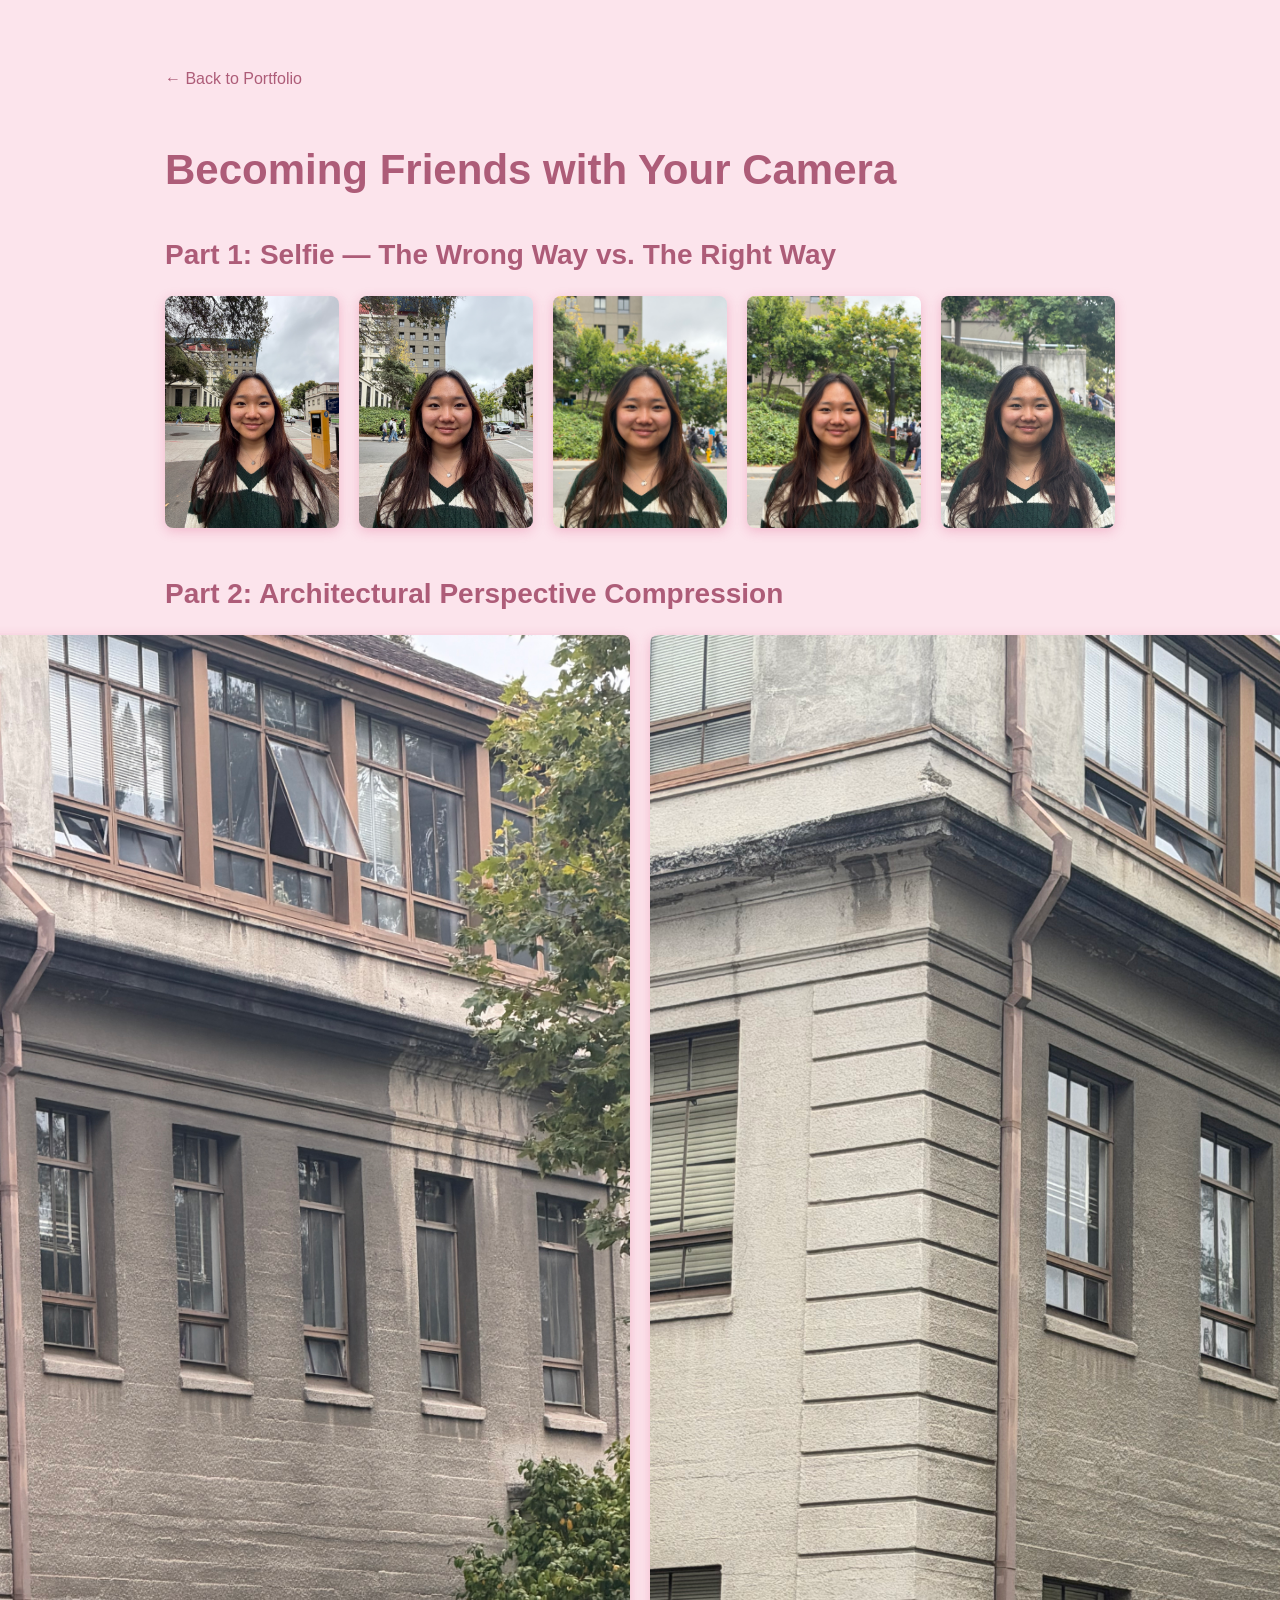
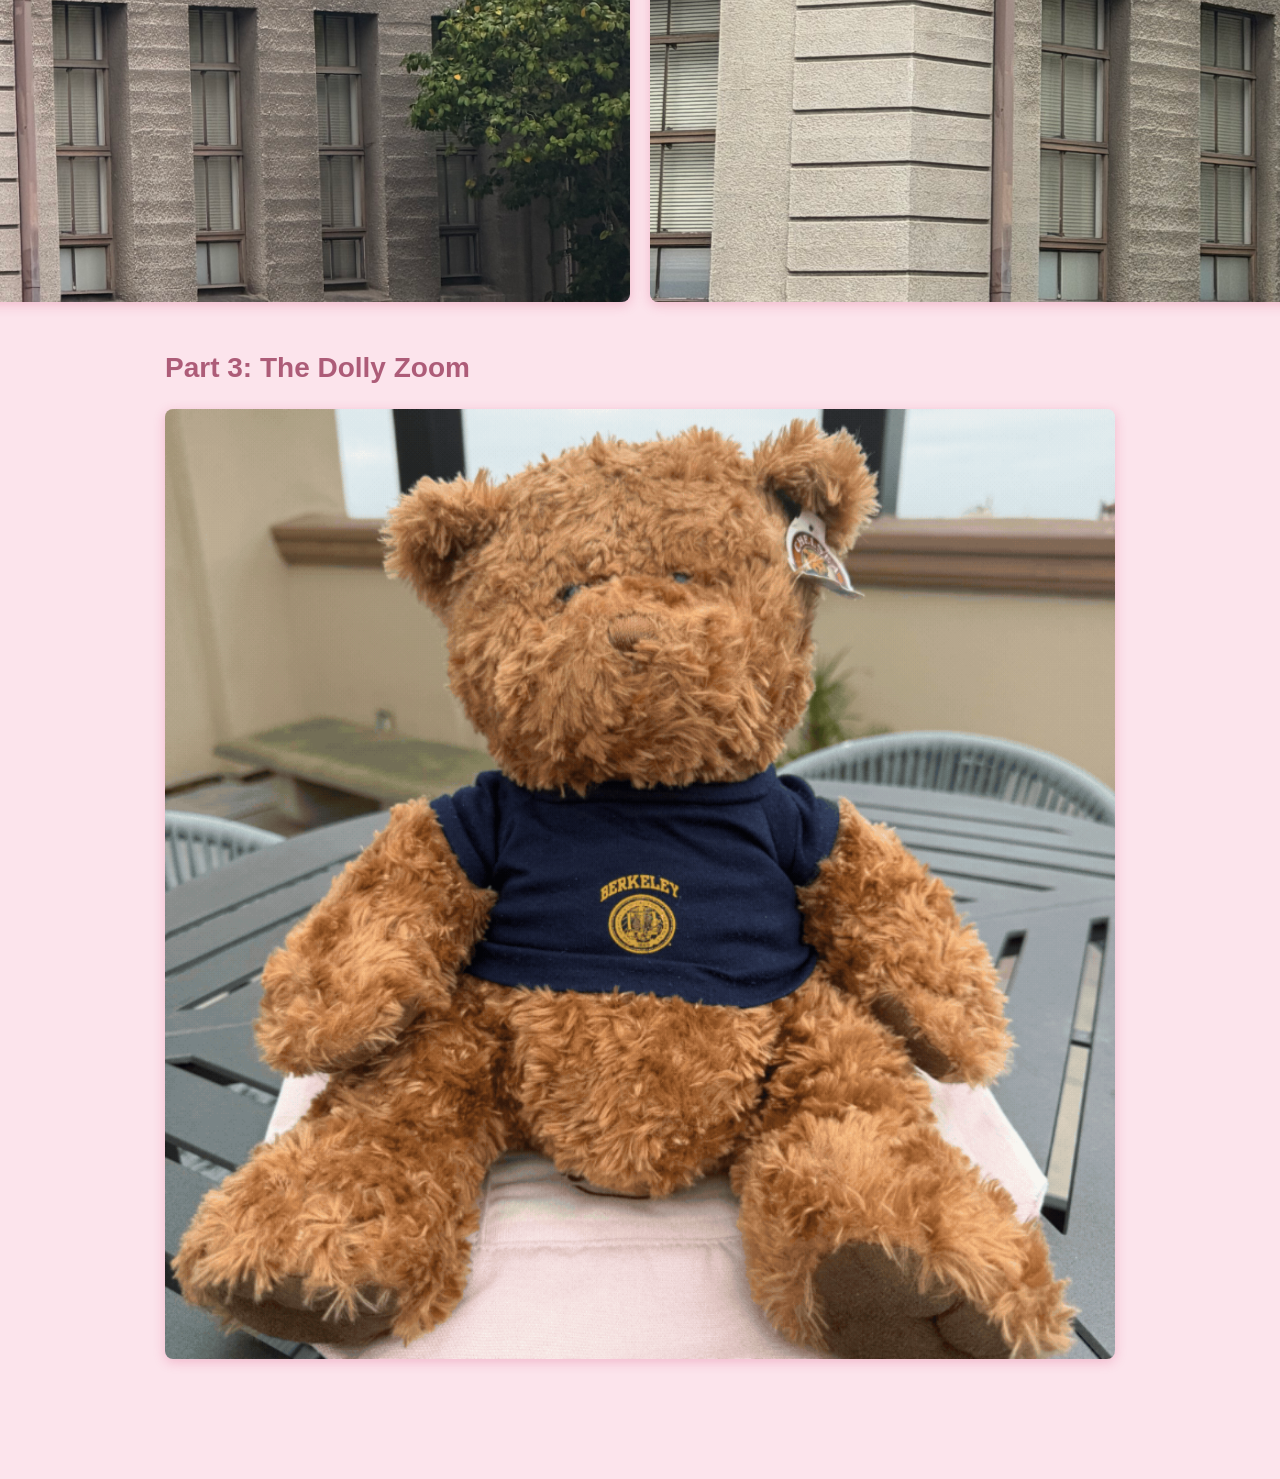
==== 0/index.html @ 58b050fc "proj1 with images" ====
<!DOCTYPE html>
<html>
<head>
    <title>Project 0 - Becoming Friends with Your Camera</title>
    <link rel="stylesheet" href="../style.css">
</head>

<body>

    <div class="container">

        <a class="back" href="../index.html">← Back to Portfolio</a>

        <header>
            <h1>Becoming Friends with Your Camera</h1>
        </header>

        <div class="section">
            <h2>Part 1: Selfie — The Wrong Way vs. The Right Way</h2>
            <div class="images single-row">
                <img src="./photos/IMG_5515.jpg">
                <img src="./photos/IMG_5516.jpg">
                <img src="./photos/IMG_5517.jpg">
                <img src="./photos/IMG_5518.jpg">
                <img src="./photos/IMG_5520.jpg">
            </div>
        </div>

        <div class="section">
            <h2>Part 2: Architectural Perspective Compression</h2>
            <div class="images">
                <img src="./photos/IMG_5506.jpg">
                <img src="./photos/IMG_5508.jpg">
            </div>
        </div>


        <div class="section">
            <h2>Part 3: The Dolly Zoom</h2>

            <div class="images">
                <img src="./photos/dolly.gif">
            </div>
        </div>

    </div>
</body>
</html>
---- style.css ----
* {
    box-sizing: border-box;
}

body {
    font-family: Arial, sans-serif;
    margin: 20px;
    background: #fce4ec;
}

.container {
    max-width: 1000px;
    margin: 0 auto;
    padding: 50px 25px;
}

h1 {
    font-size: 42px;
    margin-bottom: 10px;
    color: #ad5c78;
}

h2 {
    font-size: 28px;
    margin-top: 45px;
    margin-bottom: 10px;
    color: #ad5c78;
}

h3 {
    font-size: 21px;
    color: #ad5c78;
}

p {
    font-size: 18px;
    line-height: 1.5;
    color: #885c7a;
}

.section {
    margin-bottom: 50px;
}

.images {
    display: flex;
    gap: 20px;
    justify-content: center;
    margin: 25px 0;
}

.images.single-row {
    flex-wrap: nowrap;
}

.images.single-row img {
    flex: 1 1 0;
    width: auto;
    min-width: 0;
}

.images img {
    width: 100%;
    border-radius: 8px;
    box-shadow: 0 3px 12px rgba(214, 51, 108, 0.25);
}

.image-container {
    text-align: center;
    flex: 1;
}

.image-container img {
    width: 100%;
    min-width: 0;
}

.translation {
    margin-top: 8px;
    font-size: 16px;
    color: #8b6673;
}

.photo-stack {
    width: 45%;
    margin: 25px auto;
}

.back {
    display: inline-block;
    margin-bottom: 30px;
    color: #ad5c78;
    text-decoration: none;
}

.intro {
    margin-bottom: 40px;
}

.projects {
    display: grid;
    grid-template-columns: repeat(auto-fit, minmax(250px, 1fr));
    gap: 20px;
}

.project {
    background: white;
    border: 1px solid #f3b6d1;
    border-radius: 10px;
    padding: 22px;
}

.project h3 {
    margin-top: 0;
    margin-bottom: 8px;
    font-size: 21px;
}

.button {
    display: inline-block;
    background: #ad5c78;
    color: white;
    padding: 8px 14px;
    border-radius: 6px;
    font-size: 14px;
    text-decoration: none;
}
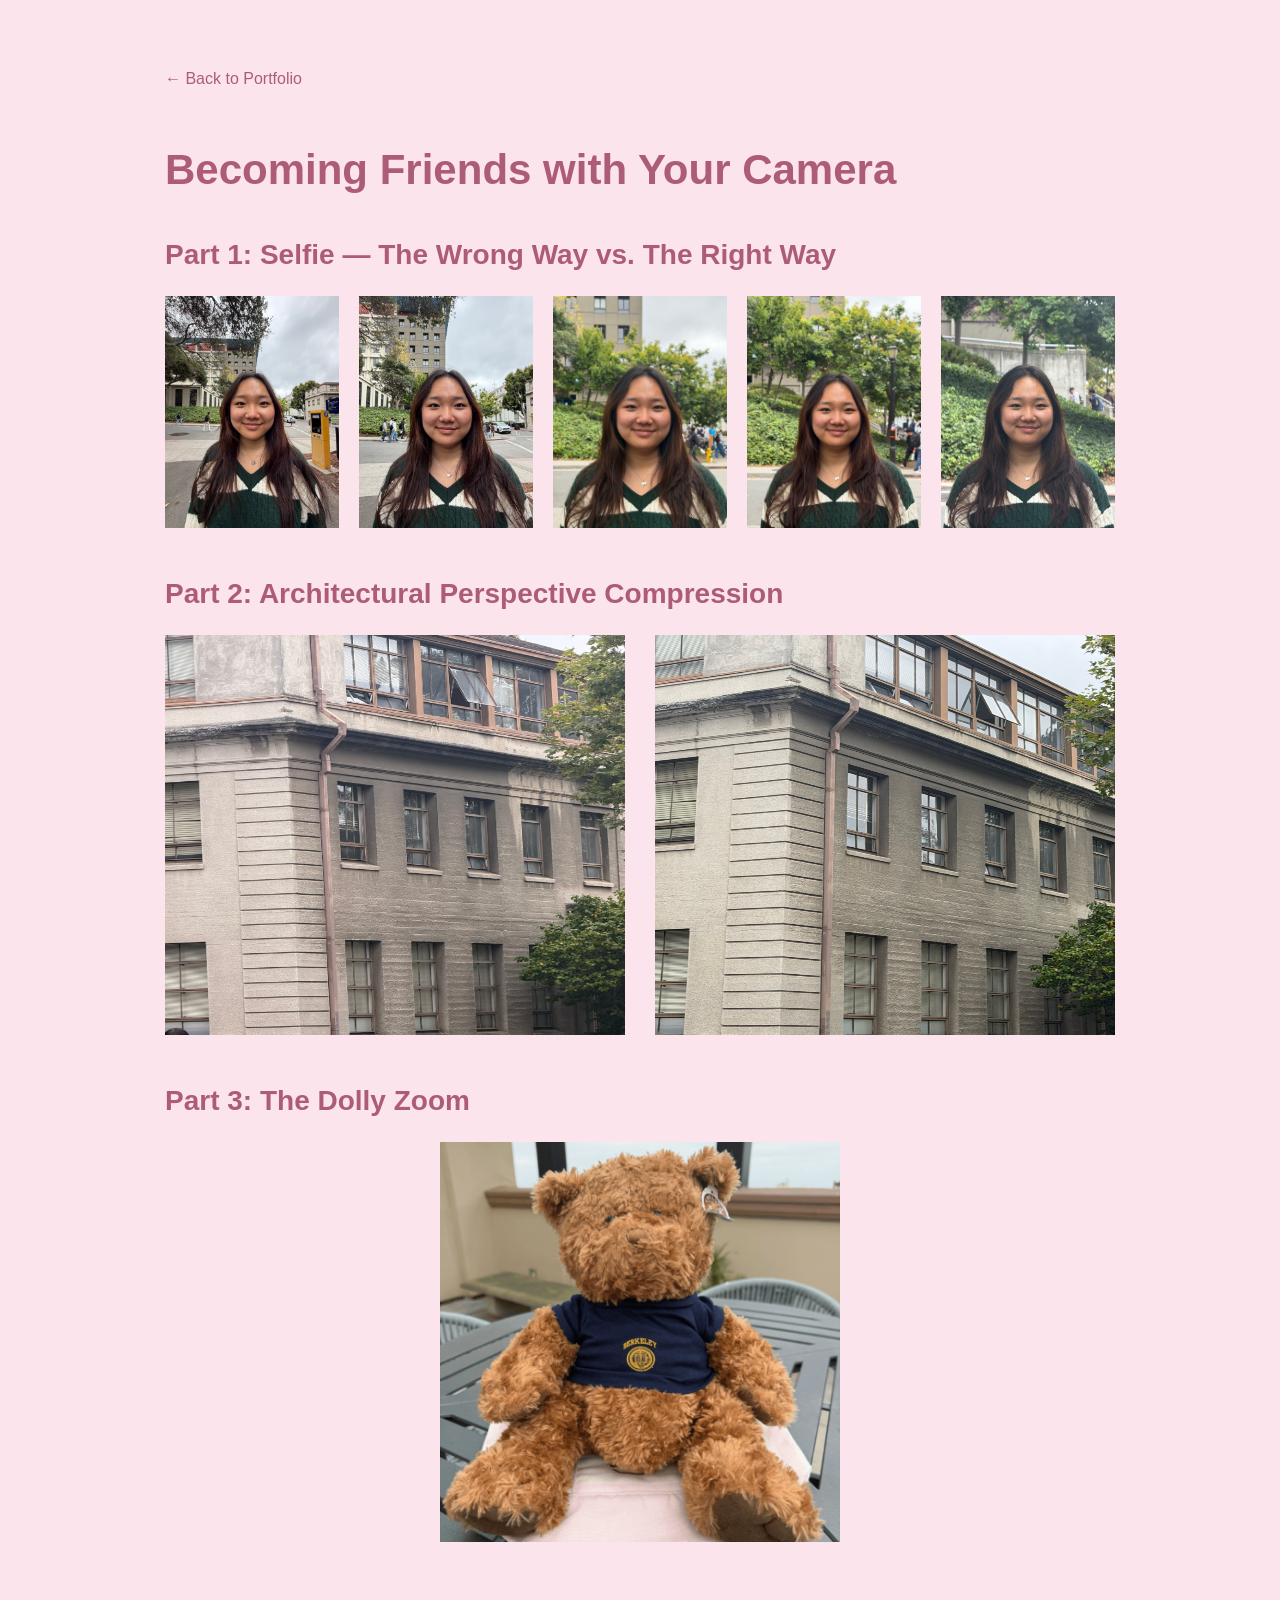
==== commit 4b862796: "making lining changes" ====
--- a/0/index.html
+++ b/0/index.html
@@ -28,7 +28,7 @@
 
         <div class="section">
             <h2>Part 2: Architectural Perspective Compression</h2>
-            <div class="images">
+            <div class="images side-by-side">
                 <img src="./photos/IMG_5506.jpg">
                 <img src="./photos/IMG_5508.jpg">
             </div>
--- a/style.css
+++ b/style.css
@@ -44,6 +44,7 @@
 
 .images {
     display: flex;
+    flex-wrap: wrap;
     gap: 20px;
     justify-content: center;
     margin: 25px 0;
@@ -53,17 +54,19 @@
     flex-wrap: nowrap;
 }
 
+.images img {
+    max-width: 100%;
+    max-height: 400px;
+    width: auto;
+    height: auto;
+}
+
 .images.single-row img {
     flex: 1 1 0;
     width: auto;
     min-width: 0;
 }
 
-.images img {
-    width: 100%;
-    border-radius: 8px;
-    box-shadow: 0 3px 12px rgba(214, 51, 108, 0.25);
-}
 
 .image-container {
     text-align: center;
@@ -73,6 +76,40 @@
 .image-container img {
     width: 100%;
     min-width: 0;
+}
+
+.side-by-side {
+    display: flex;
+    gap: 30px;
+}
+
+.side-by-side img {
+    width: calc(50% - 15px);
+    height: auto;
+}
+
+.pyramid-grid {
+    display: grid;
+    grid-template-columns: repeat(3, 1fr);
+    gap: 35px 30px;
+    width: 95%;
+    margin: 0 auto;
+}
+
+.pyramid-item {
+    text-align: center;
+}
+
+.pyramid-item img {
+    width: 100%;
+    height: 250px;
+    object-fit: contain;
+    display: block;
+    margin: 0 auto;
+}
+
+.pyramid-item p {
+    margin-top: 15px;
 }
 
 .translation {
